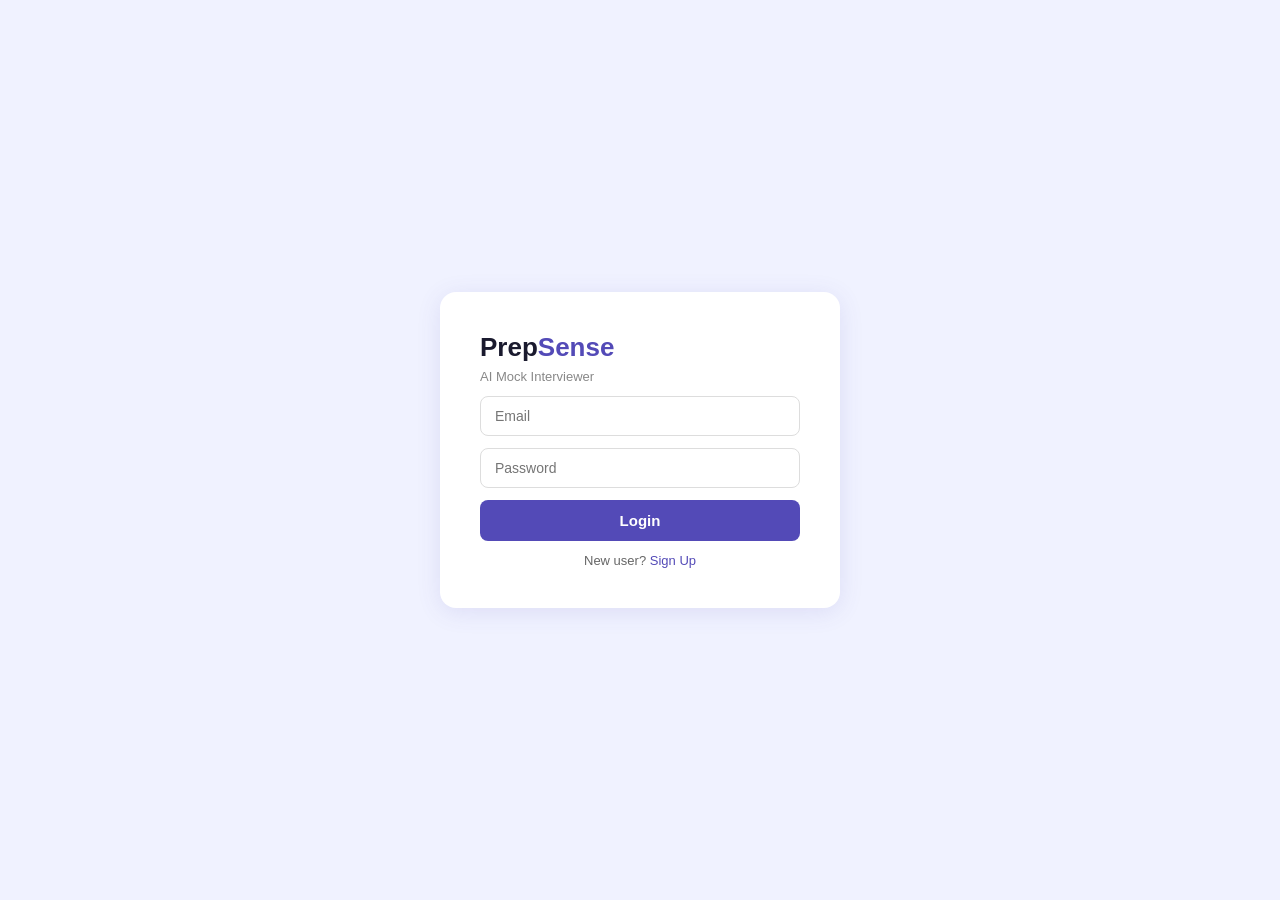
==== frontend/index.html @ 0cc0f2b3 "final update" ====
<!DOCTYPE html>
<html lang="en">
<head>
  <meta charset="UTF-8"/>
  <meta name="viewport" content="width=device-width, initial-scale=1.0"/>
  <title>PrepSense — Login</title>
  <link rel="stylesheet" href="style.css"/>
</head>
<body class="auth">
  <div class="box">
    <h1 class="logo">Prep<span>Sense</span></h1>
    <p class="tagline">AI Mock Interviewer</p>
    <div id="err" class="err-box" style="display:none;"></div>
    <input type="email" id="email" placeholder="Email"/>
    <input type="password" id="password" placeholder="Password"/>
    <button onclick="login()">Login</button>
    <p class="link">New user? <a href="register.html">Sign Up</a></p>
  </div>
  <script>
    async function login() {
      const email = document.getElementById('email').value.trim();
      const password = document.getElementById('password').value.trim();
      const err = document.getElementById('err');
      if (!email || !password) { err.textContent = 'Fill all fields'; err.style.display = 'block'; return; }
      try {
        const res = await fetch('http://127.0.0.1:8000/login', {
          method: 'POST',
          headers: {'Content-Type': 'application/json'},
          body: JSON.stringify({email, password})
        });
        const data = await res.json();
        if (data.user_id) {
          localStorage.setItem('user_id', data.user_id);
          localStorage.setItem('user_name', data.name);
          window.location.href = 'dashboard.html';
        } else {
          err.textContent = data.detail || 'Invalid credentials';
          err.style.display = 'block';
        }
      } catch(e) {
        err.textContent = 'Backend not running. Start uvicorn.';
        err.style.display = 'block';
      }
    }
    document.addEventListener('keydown', e => { if (e.key === 'Enter') login(); });
  </script>
</body>
</html>
---- frontend/style.css ----
* { margin:0; padding:0; box-sizing:border-box; }

body {
  font-family: 'Segoe UI', sans-serif;
  background: #f0f2ff;
  color: #1a1a2e;
}

/* AUTH */
.auth {
  min-height: 100vh;
  display: flex;
  align-items: center;
  justify-content: center;
}

.box {
  background: #fff;
  border-radius: 16px;
  padding: 40px;
  width: 100%;
  max-width: 400px;
  box-shadow: 0 4px 24px rgba(83,74,183,0.12);
  display: flex;
  flex-direction: column;
  gap: 12px;
}

.logo { font-size: 26px; font-weight: 700; }
.logo span { color: #534AB7; }
.tagline { font-size: 13px; color: #888; margin-top: -6px; }

.box input {
  width: 100%;
  padding: 11px 14px;
  border: 1px solid #ddd;
  border-radius: 8px;
  font-size: 14px;
  outline: none;
  transition: border 0.2s;
}

.box input:focus { border-color: #534AB7; }

.box button {
  width: 100%;
  padding: 12px;
  background: #534AB7;
  color: #fff;
  border: none;
  border-radius: 8px;
  font-size: 15px;
  font-weight: 600;
  cursor: pointer;
  transition: background 0.2s;
}

.box button:hover { background: #3C3489; }

.link { font-size: 13px; color: #666; text-align: center; }
.link a { color: #534AB7; text-decoration: none; font-weight: 500; }

.err-box {
  background: #fff0f0; color: #c0392b;
  border: 1px solid #f5c6cb;
  border-radius: 8px; padding: 10px 14px; font-size: 13px;
}

.suc-box {
  background: #f0fff4; color: #27ae60;
  border: 1px solid #b2dfdb;
  border-radius: 8px; padding: 10px 14px; font-size: 13px;
}

/* NAVBAR */
.navbar {
  background: #fff;
  padding: 14px 32px;
  display: flex;
  justify-content: space-between;
  align-items: center;
  border-bottom: 1px solid #eee;
  position: sticky;
  top: 0;
  z-index: 10;
}

.nav-logo { font-size: 20px; font-weight: 700; }
.nav-logo span { color: #534AB7; }
.nav-right { font-size: 14px; color: #666; }
.nav-right strong { color: #1a1a2e; }
.nav-right a { color: #534AB7; text-decoration: none; margin-left: 16px; font-weight: 500; }

/* DASHBOARD */
.dash { background: #f0f2ff; min-height: 100vh; }

.content {
  padding: 28px 32px;
  max-width: 1100px;
  margin: 0 auto;
}

.page-title { font-size: 22px; font-weight: 600; margin-bottom: 24px; }
.page-title span { color: #534AB7; }

/* METRIC CARDS */
.metrics {
  display: grid;
  grid-template-columns: repeat(4, 1fr);
  gap: 16px;
  margin-bottom: 24px;
}

.metric {
  background: #fff;
  border-radius: 12px;
  padding: 20px;
  border: 1px solid #eee;
}

.metric-label { font-size: 12px; color: #999; margin-bottom: 6px; }
.metric-value { font-size: 30px; font-weight: 700; color: #1a1a2e; }
.metric-sub { font-size: 11px; color: #aaa; margin-top: 4px; }
.green { color: #27ae60; }
.red { color: #e74c3c; }
.purple { color: #534AB7; }

/* TWO COLUMN LAYOUT */
.row {
  display: grid;
  grid-template-columns: 1.4fr 1fr;
  gap: 16px;
  margin-bottom: 20px;
}

.card {
  background: #fff;
  border-radius: 12px;
  padding: 22px;
  border: 1px solid #eee;
}

.card-title {
  font-size: 14px;
  font-weight: 600;
  color: #1a1a2e;
  margin-bottom: 16px;
}

/* PROGRESS BARS */
.bar-row {
  display: flex;
  align-items: center;
  gap: 10px;
  margin-bottom: 10px;
}

.bar-label { font-size: 12px; color: #666; width: 90px; flex-shrink: 0; }

.bar-track {
  flex: 1;
  height: 7px;
  background: #f0f0f0;
  border-radius: 4px;
  overflow: hidden;
}

.bar-fill {
  height: 100%;
  background: #534AB7;
  border-radius: 4px;
  transition: width 0.6s ease;
}

.bar-val { font-size: 12px; font-weight: 600; width: 30px; text-align: right; }

/* TOPIC BUTTONS */
.topics { display: flex; gap: 8px; flex-wrap: wrap; margin-bottom: 16px; }

.topic-btn {
  padding: 7px 16px;
  border: 1.5px solid #534AB7;
  border-radius: 20px;
  background: #fff;
  color: #534AB7;
  font-size: 13px;
  font-weight: 500;
  cursor: pointer;
  transition: all 0.2s;
}

.topic-btn.active, .topic-btn:hover {
  background: #534AB7;
  color: #fff;
}

/* ACTION BUTTONS */
.btn {
  padding: 11px 24px;
  background: #534AB7;
  color: #fff;
  border: none;
  border-radius: 8px;
  font-size: 14px;
  font-weight: 600;
  cursor: pointer;
  transition: background 0.2s;
}

.btn:hover { background: #3C3489; }
.btn-outline {
  background: #fff;
  color: #534AB7;
  border: 1.5px solid #534AB7;
}
.btn-outline:hover { background: #f0f0ff; }

/* QUESTION BOX */
.q-box {
  background: #f5f4ff;
  border-left: 3px solid #534AB7;
  border-radius: 0 8px 8px 0;
  padding: 14px;
  font-size: 15px;
  font-weight: 500;
  line-height: 1.6;
  margin-bottom: 14px;
  display: none;
}

/* TEXTAREA */
.answer-box {
  width: 100%;
  padding: 12px;
  border: 1px solid #ddd;
  border-radius: 8px;
  font-size: 14px;
  font-family: inherit;
  resize: vertical;
  min-height: 120px;
  outline: none;
  display: none;
}

.answer-box:focus { border-color: #534AB7; }

/* ACTIONS ROW */
.actions {
  display: flex;
  gap: 10px;
  margin-top: 12px;
  display: none;
}

.mic-btn {
  padding: 10px 18px;
  border: 1.5px solid #ddd;
  border-radius: 8px;
  background: #fff;
  font-size: 14px;
  cursor: pointer;
  transition: all 0.2s;
  flex-shrink: 0;
}

/* RESULT BOX */
.result-box { display: none; margin-top: 20px; }

.score-big {
  text-align: center;
  font-size: 58px;
  font-weight: 700;
  line-height: 1;
  margin: 8px 0;
}

.score-label { text-align: center; font-size: 13px; color: #999; margin-bottom: 16px; }

.feedback-card {
  background: #f5f4ff;
  border-left: 3px solid #534AB7;
  padding: 12px 14px;
  border-radius: 0 8px 8px 0;
  font-size: 13px;
  line-height: 1.7;
  color: #444;
  margin-bottom: 12px;
}

.issue-list { margin-bottom: 12px; }
.issue-item { font-size: 12px; color: #c0392b; padding: 2px 0; }

/* HISTORY ROW */
.hist-row {
  display: flex;
  align-items: center;
  padding: 9px 0;
  border-bottom: 1px solid #f5f5f5;
  font-size: 13px;
}

.badge {
  font-size: 10px;
  padding: 2px 8px;
  border-radius: 10px;
  font-weight: 600;
  flex-shrink: 0;
  margin-right: 8px;
}

.b-dsa { background: #EEEDFE; color: #534AB7; }
.b-hr { background: #E1F5EE; color: #0F6E56; }
.b-os { background: #E6F1FB; color: #185FA5; }
.b-cn { background: #EAF3DE; color: #3B6D11; }
.b-system_design { background: #FCEBEB; color: #A32D2D; }

/* CUSTOM QUESTION */
.custom-row {
  display: flex;
  gap: 8px;
  margin-top: 12px;
}

.custom-row input {
  flex: 1;
  padding: 10px 14px;
  border: 1px solid #ddd;
  border-radius: 8px;
  font-size: 13px;
  outline: none;
  font-family: inherit;
}

.custom-row input:focus { border-color: #534AB7; }

details summary {
  cursor: pointer;
  font-size: 13px;
  font-weight: 600;
  color: #534AB7;
  padding: 8px 0;
  user-select: none;
}
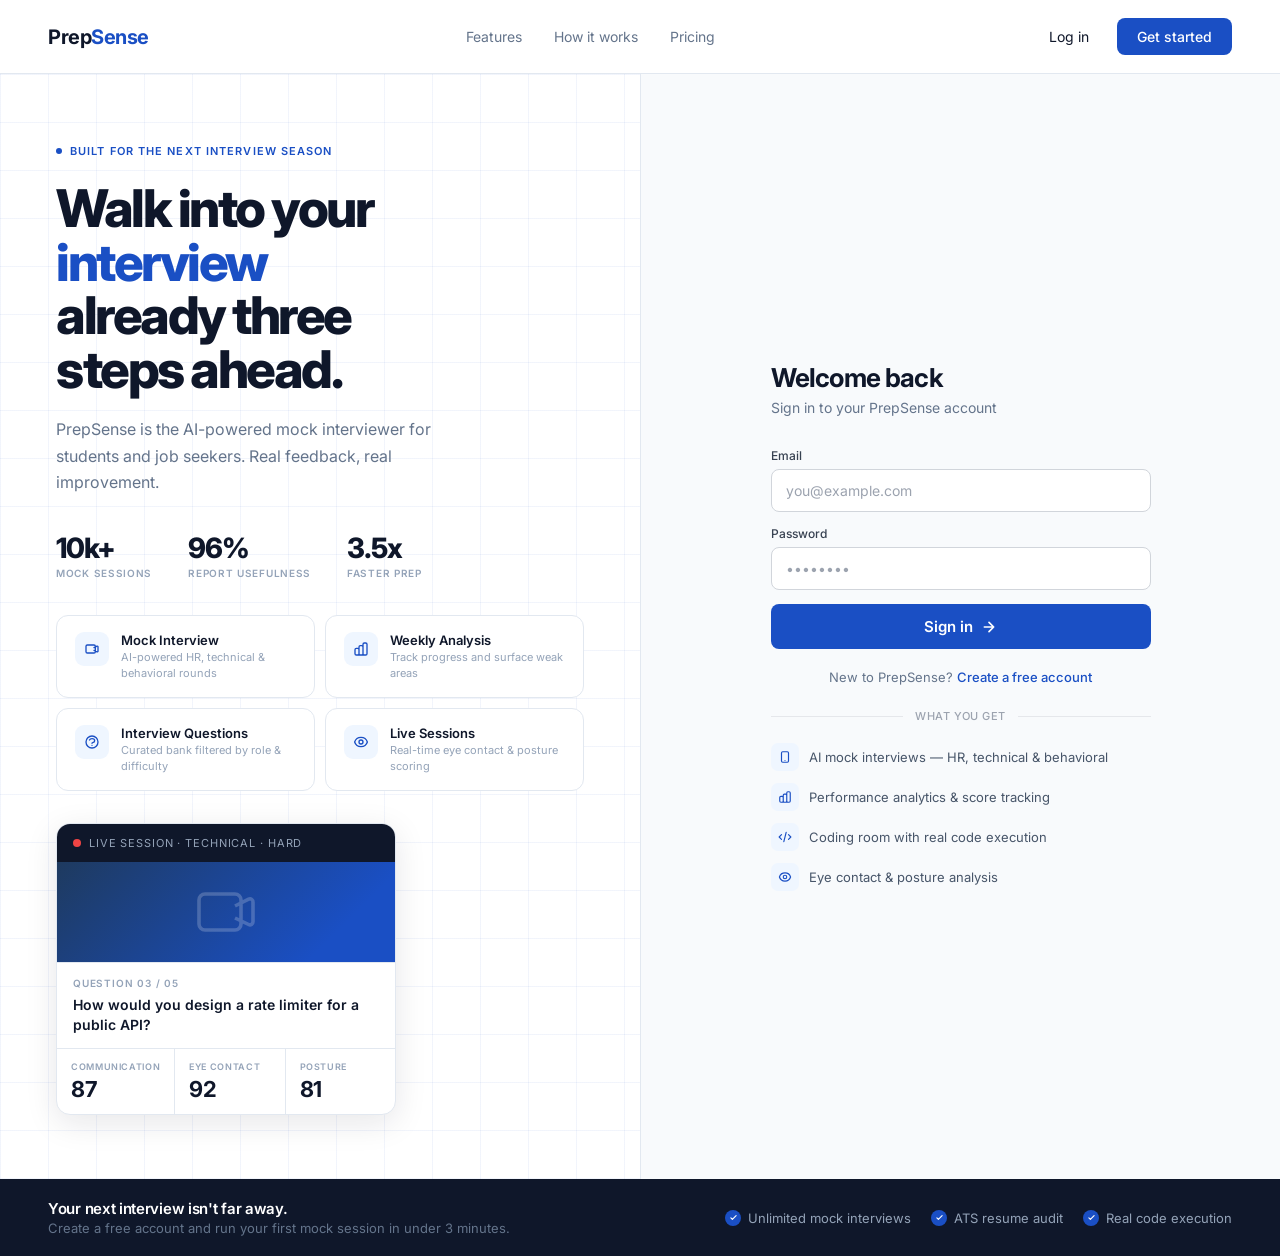
==== commit 4ad8d1fc: "Updated frontend" ====
--- a/frontend/index.html
+++ b/frontend/index.html
@@ -4,45 +4,196 @@
   <meta charset="UTF-8"/>
   <meta name="viewport" content="width=device-width, initial-scale=1.0"/>
   <title>PrepSense — Login</title>
-  <link rel="stylesheet" href="style.css"/>
+  <link rel="preconnect" href="https://fonts.googleapis.com">
+  <link href="https://fonts.googleapis.com/css2?family=Inter:wght@400;500;600;700;800&display=swap" rel="stylesheet">
+  <style>
+    *, *::before, *::after { margin: 0; padding: 0; box-sizing: border-box; }
+    body { font-family: 'Inter', sans-serif; background: #fff; color: #0f172a; min-height: 100vh; display: flex; flex-direction: column; }
+    .navbar { display: flex; align-items: center; justify-content: space-between; padding: 18px 48px; border-bottom: 0.5px solid #e2e8f0; background: #fff; position: sticky; top: 0; z-index: 100; }
+    .nav-logo { font-size: 20px; font-weight: 700; color: #0f172a; letter-spacing: -0.5px; }
+    .nav-logo span { color: #1a4fc4; }
+    .nav-links { display: flex; gap: 32px; }
+    .nav-links a { font-size: 14px; color: #64748b; text-decoration: none; }
+    .nav-right { display: flex; align-items: center; gap: 12px; }
+    .btn-ghost { font-size: 14px; color: #0f172a; background: none; border: none; cursor: pointer; padding: 8px 16px; font-family: inherit; }
+    .btn-primary { font-size: 14px; color: #fff; background: #1a4fc4; border: none; border-radius: 8px; cursor: pointer; padding: 10px 20px; font-weight: 500; font-family: inherit; transition: background 0.15s; text-decoration: none; display: inline-block; }
+    .btn-primary:hover { background: #1440a8; }
+    .main { flex: 1; display: grid; grid-template-columns: 1fr 1fr; min-height: calc(100vh - 61px); }
+    .hero { padding: 64px 56px; display: flex; flex-direction: column; justify-content: center; position: relative; overflow: hidden; }
+    .hero-grid-bg { position: absolute; inset: 0; background-image: linear-gradient(rgba(26,79,196,0.06) 1px, transparent 1px), linear-gradient(90deg, rgba(26,79,196,0.06) 1px, transparent 1px); background-size: 48px 48px; pointer-events: none; }
+    .hero-content { position: relative; z-index: 1; }
+    .eyebrow { display: inline-flex; align-items: center; gap: 8px; font-size: 11px; font-weight: 600; letter-spacing: 0.1em; text-transform: uppercase; color: #1a4fc4; margin-bottom: 24px; }
+    .eyebrow-dot { width: 6px; height: 6px; border-radius: 50%; background: #1a4fc4; }
+    .hero-h1 { font-size: 52px; font-weight: 800; line-height: 1.03; letter-spacing: -2.5px; color: #0f172a; margin-bottom: 20px; }
+    .hero-h1 em { font-style: normal; color: #1a4fc4; }
+    .hero-sub { font-size: 16px; color: #64748b; line-height: 1.65; max-width: 400px; margin-bottom: 36px; }
+    .stats { display: flex; gap: 36px; margin-bottom: 36px; }
+    .stat-val { font-size: 28px; font-weight: 800; letter-spacing: -1px; color: #0f172a; }
+    .stat-label { font-size: 10px; font-weight: 600; letter-spacing: 0.07em; text-transform: uppercase; color: #94a3b8; margin-top: 2px; }
+    .feature-boxes { display: grid; grid-template-columns: 1fr 1fr; gap: 10px; margin-bottom: 32px; }
+    .fbox { background: #fff; border: 0.5px solid #e2e8f0; border-radius: 12px; padding: 16px 18px; display: flex; align-items: flex-start; gap: 12px; transition: border-color 0.15s, box-shadow 0.15s; }
+    .fbox:hover { border-color: #1a4fc4; box-shadow: 0 2px 12px rgba(26,79,196,0.08); }
+    .fbox-icon { width: 34px; height: 34px; border-radius: 9px; background: #eff6ff; display: flex; align-items: center; justify-content: center; flex-shrink: 0; }
+    .fbox-icon svg { width: 16px; height: 16px; stroke: #1a4fc4; fill: none; stroke-width: 2; stroke-linecap: round; stroke-linejoin: round; }
+    .fbox-title { font-size: 13px; font-weight: 600; color: #0f172a; margin-bottom: 2px; }
+    .fbox-desc { font-size: 11px; color: #94a3b8; line-height: 1.4; }
+    .session-card { background: #fff; border: 0.5px solid #e2e8f0; border-radius: 14px; overflow: hidden; max-width: 340px; box-shadow: 0 8px 32px rgba(15,23,42,0.1); }
+    .session-header { background: #0f172a; padding: 12px 16px; display: flex; align-items: center; gap: 8px; }
+    .live-dot { width: 8px; height: 8px; border-radius: 50%; background: #ef4444; }
+    .session-meta { font-size: 11px; letter-spacing: 0.08em; text-transform: uppercase; color: #94a3b8; }
+    .session-visual { height: 100px; background: linear-gradient(135deg, #1e3a5f, #1a4fc4 80%); display: flex; align-items: center; justify-content: center; }
+    .session-visual svg { opacity: 0.2; }
+    .session-question { padding: 14px 16px; border-top: 0.5px solid #e2e8f0; }
+    .q-num { font-size: 10px; font-weight: 600; letter-spacing: 0.08em; text-transform: uppercase; color: #94a3b8; margin-bottom: 6px; }
+    .q-text { font-size: 14px; font-weight: 600; color: #0f172a; line-height: 1.4; }
+    .session-scores { display: grid; grid-template-columns: 1fr 1fr 1fr; border-top: 0.5px solid #e2e8f0; }
+    .score-cell { padding: 12px 14px; }
+    .score-cell + .score-cell { border-left: 0.5px solid #e2e8f0; }
+    .score-metric { font-size: 9px; font-weight: 600; letter-spacing: 0.07em; text-transform: uppercase; color: #94a3b8; margin-bottom: 4px; }
+    .score-val { font-size: 22px; font-weight: 700; color: #0f172a; letter-spacing: -0.5px; }
+    .login-side { background: #f8fafc; border-left: 0.5px solid #e2e8f0; display: flex; align-items: center; justify-content: center; padding: 48px 40px; }
+    .login-box { width: 100%; max-width: 380px; }
+    .login-heading { font-size: 26px; font-weight: 700; letter-spacing: -0.8px; color: #0f172a; margin-bottom: 6px; }
+    .login-subheading { font-size: 14px; color: #64748b; margin-bottom: 32px; }
+    .field { margin-bottom: 14px; }
+    .field label { display: block; font-size: 12px; font-weight: 500; color: #374151; margin-bottom: 6px; }
+    .field input { width: 100%; padding: 12px 14px; border: 0.5px solid #d1d5db; border-radius: 8px; font-size: 14px; font-family: inherit; color: #0f172a; background: #fff; outline: none; transition: border-color 0.15s, box-shadow 0.15s; }
+    .field input:focus { border-color: #1a4fc4; box-shadow: 0 0 0 3px rgba(26,79,196,0.1); }
+    .field input::placeholder { color: #9ca3af; }
+    .login-btn { width: 100%; padding: 13px; background: #1a4fc4; color: #fff; border: none; border-radius: 8px; font-size: 15px; font-weight: 600; font-family: inherit; cursor: pointer; transition: background 0.15s; display: flex; align-items: center; justify-content: center; gap: 8px; margin-top: 6px; }
+    .login-btn:hover { background: #1440a8; }
+    .err-box { background: #fef2f2; color: #b91c1c; border: 0.5px solid #fecaca; border-radius: 8px; padding: 10px 14px; font-size: 13px; margin-bottom: 16px; }
+    .login-footer { margin-top: 20px; text-align: center; font-size: 13px; color: #64748b; }
+    .login-footer a { color: #1a4fc4; text-decoration: none; font-weight: 500; }
+    .divider { display: flex; align-items: center; gap: 12px; margin: 24px 0 20px; }
+    .divider-line { flex: 1; height: 0.5px; background: #e5e7eb; }
+    .divider-text { font-size: 11px; color: #9ca3af; font-weight: 500; letter-spacing: 0.04em; text-transform: uppercase; }
+    .features-row { display: flex; flex-direction: column; gap: 12px; }
+    .feature-item { display: flex; align-items: center; gap: 10px; font-size: 13px; color: #475569; }
+    .feature-icon { width: 28px; height: 28px; border-radius: 7px; background: #eff6ff; display: flex; align-items: center; justify-content: center; flex-shrink: 0; }
+    .feature-icon svg { width: 14px; height: 14px; stroke: #1a4fc4; fill: none; stroke-width: 2; stroke-linecap: round; stroke-linejoin: round; }
+    .cta-bar { background: #0f172a; padding: 20px 48px; display: flex; align-items: center; justify-content: space-between; flex-wrap: wrap; gap: 16px; }
+    .cta-bar-text { font-size: 15px; font-weight: 600; color: #fff; letter-spacing: -0.3px; }
+    .cta-bar-sub { font-size: 13px; color: #64748b; margin-top: 2px; }
+    .cta-bar-checks { display: flex; gap: 20px; flex-wrap: wrap; }
+    .cta-check { display: flex; align-items: center; gap: 7px; font-size: 13px; color: #94a3b8; }
+    .check-dot { width: 16px; height: 16px; border-radius: 50%; background: #1a4fc4; display: flex; align-items: center; justify-content: center; flex-shrink: 0; }
+    .check-dot svg { width: 9px; height: 9px; stroke: #fff; fill: none; stroke-width: 3; stroke-linecap: round; stroke-linejoin: round; }
+    @media (max-width: 900px) {
+      .main { grid-template-columns: 1fr; }
+      .hero { padding: 48px 24px; }
+      .hero-h1 { font-size: 36px; }
+      .session-card { display: none; }
+      .login-side { border-left: none; border-top: 0.5px solid #e2e8f0; }
+      .navbar { padding: 16px 24px; }
+      .nav-links { display: none; }
+      .cta-bar { padding: 20px 24px; }
+      .cta-bar-checks { display: none; }
+    }
+  </style>
 </head>
-<body class="auth">
-  <div class="box">
-    <h1 class="logo">Prep<span>Sense</span></h1>
-    <p class="tagline">AI Mock Interviewer</p>
-    <div id="err" class="err-box" style="display:none;"></div>
-    <input type="email" id="email" placeholder="Email"/>
-    <input type="password" id="password" placeholder="Password"/>
-    <button onclick="login()">Login</button>
-    <p class="link">New user? <a href="register.html">Sign Up</a></p>
+<body>
+  <nav class="navbar">
+    <div class="nav-logo">Prep<span>Sense</span></div>
+    <div class="nav-links"><a href="#">Features</a><a href="#">How it works</a><a href="#">Pricing</a></div>
+    <div class="nav-right">
+      <button class="btn-ghost" onclick="document.getElementById('email').focus()">Log in</button>
+      <a href="register.html" class="btn-primary">Get started</a>
+    </div>
+  </nav>
+  <div class="main">
+    <div class="hero">
+      <div class="hero-grid-bg"></div>
+      <div class="hero-content">
+        <div class="eyebrow"><div class="eyebrow-dot"></div> Built for the next interview season</div>
+        <h1 class="hero-h1">Walk into your<br><em>interview</em><br>already three<br>steps ahead.</h1>
+        <p class="hero-sub">PrepSense is the AI-powered mock interviewer for students and job seekers. Real feedback, real improvement.</p>
+        <div class="stats">
+          <div><div class="stat-val">10k+</div><div class="stat-label">Mock sessions</div></div>
+          <div><div class="stat-val">96%</div><div class="stat-label">Report usefulness</div></div>
+          <div><div class="stat-val">3.5x</div><div class="stat-label">Faster prep</div></div>
+        </div>
+        <div class="feature-boxes">
+          <div class="fbox"><div class="fbox-icon"><svg viewBox="0 0 24 24"><path d="M15 10l4.553-2.276A1 1 0 0121 8.723v6.554a1 1 0 01-1.447.894L15 14M3 8a2 2 0 012-2h10a2 2 0 012 2v8a2 2 0 01-2 2H5a2 2 0 01-2-2V8z"/></svg></div><div><div class="fbox-title">Mock Interview</div><div class="fbox-desc">AI-powered HR, technical & behavioral rounds</div></div></div>
+          <div class="fbox"><div class="fbox-icon"><svg viewBox="0 0 24 24"><path d="M9 19v-6a2 2 0 00-2-2H5a2 2 0 00-2 2v6a2 2 0 002 2h2a2 2 0 002-2zm0 0V9a2 2 0 012-2h2a2 2 0 012 2v10m-6 0a2 2 0 002 2h2a2 2 0 002-2m0 0V5a2 2 0 012-2h2a2 2 0 012 2v14a2 2 0 01-2 2h-2a2 2 0 01-2-2z"/></svg></div><div><div class="fbox-title">Weekly Analysis</div><div class="fbox-desc">Track progress and surface weak areas</div></div></div>
+          <div class="fbox"><div class="fbox-icon"><svg viewBox="0 0 24 24"><path d="M8.228 9c.549-1.165 2.03-2 3.772-2 2.21 0 4 1.343 4 3 0 1.4-1.278 2.575-3.006 2.907-.542.104-.994.54-.994 1.093m0 3h.01M21 12a9 9 0 11-18 0 9 9 0 0118 0z"/></svg></div><div><div class="fbox-title">Interview Questions</div><div class="fbox-desc">Curated bank filtered by role & difficulty</div></div></div>
+          <div class="fbox"><div class="fbox-icon"><svg viewBox="0 0 24 24"><circle cx="12" cy="12" r="3"/><path d="M2.458 12C3.732 7.943 7.523 5 12 5c4.478 0 8.268 2.943 9.542 7-1.274 4.057-5.064 7-9.542 7-4.477 0-8.268-2.943-9.542-7z"/></svg></div><div><div class="fbox-title">Live Sessions</div><div class="fbox-desc">Real-time eye contact & posture scoring</div></div></div>
+        </div>
+        <div class="session-card">
+          <div class="session-header"><div class="live-dot"></div><span class="session-meta">Live session · Technical · Hard</span></div>
+          <div class="session-visual"><svg width="72" height="72" viewBox="0 0 24 24" fill="none" stroke="white" stroke-width="1.2"><path d="M15 10l4.553-2.276A1 1 0 0121 8.723v6.554a1 1 0 01-1.447.894L15 14M3 8a2 2 0 012-2h10a2 2 0 012 2v8a2 2 0 01-2 2H5a2 2 0 01-2-2V8z"/></svg></div>
+          <div class="session-question"><div class="q-num">Question 03 / 05</div><div class="q-text">How would you design a rate limiter for a public API?</div></div>
+          <div class="session-scores">
+            <div class="score-cell"><div class="score-metric">Communication</div><div class="score-val">87</div></div>
+            <div class="score-cell"><div class="score-metric">Eye contact</div><div class="score-val">92</div></div>
+            <div class="score-cell"><div class="score-metric">Posture</div><div class="score-val">81</div></div>
+          </div>
+        </div>
+      </div>
+    </div>
+    <div class="login-side">
+      <div class="login-box">
+        <div class="login-heading">Welcome back</div>
+        <div class="login-subheading">Sign in to your PrepSense account</div>
+        <div id="err" class="err-box" style="display:none;"></div>
+        <div class="field"><label for="email">Email</label><input type="email" id="email" placeholder="you@example.com"/></div>
+        <div class="field"><label for="password">Password</label><input type="password" id="password" placeholder="••••••••"/></div>
+        <button class="login-btn" onclick="login()">Sign in <svg width="16" height="16" viewBox="0 0 24 24" fill="none" stroke="currentColor" stroke-width="2.5" stroke-linecap="round" stroke-linejoin="round"><path d="M5 12h14M12 5l7 7-7 7"/></svg></button>
+        <div class="login-footer">New to PrepSense? <a href="register.html">Create a free account</a></div>
+        <div class="divider"><div class="divider-line"></div><span class="divider-text">what you get</span><div class="divider-line"></div></div>
+        <div class="features-row">
+          <div class="feature-item"><div class="feature-icon"><svg viewBox="0 0 24 24"><path d="M12 18h.01M8 21h8a2 2 0 002-2V5a2 2 0 00-2-2H8a2 2 0 00-2 2v14a2 2 0 002 2z"/></svg></div>AI mock interviews — HR, technical & behavioral</div>
+          <div class="feature-item"><div class="feature-icon"><svg viewBox="0 0 24 24"><path d="M9 19v-6a2 2 0 00-2-2H5a2 2 0 00-2 2v6a2 2 0 002 2h2a2 2 0 002-2zm0 0V9a2 2 0 012-2h2a2 2 0 012 2v10m-6 0a2 2 0 002 2h2a2 2 0 002-2m0 0V5a2 2 0 012-2h2a2 2 0 012 2v14a2 2 0 01-2 2h-2a2 2 0 01-2-2z"/></svg></div>Performance analytics & score tracking</div>
+          <div class="feature-item"><div class="feature-icon"><svg viewBox="0 0 24 24"><path d="M10 20l4-16m4 4l4 4-4 4M6 16l-4-4 4-4"/></svg></div>Coding room with real code execution</div>
+          <div class="feature-item"><div class="feature-icon"><svg viewBox="0 0 24 24"><circle cx="12" cy="12" r="3"/><path d="M2.458 12C3.732 7.943 7.523 5 12 5c4.478 0 8.268 2.943 9.542 7-1.274 4.057-5.064 7-9.542 7-4.477 0-8.268-2.943-9.542-7z"/></svg></div>Eye contact & posture analysis</div>
+        </div>
+      </div>
+    </div>
+  </div>
+  <div class="cta-bar">
+    <div><div class="cta-bar-text">Your next interview isn't far away.</div><div class="cta-bar-sub">Create a free account and run your first mock session in under 3 minutes.</div></div>
+    <div class="cta-bar-checks">
+      <div class="cta-check"><div class="check-dot"><svg viewBox="0 0 24 24"><path d="M5 13l4 4L19 7"/></svg></div>Unlimited mock interviews</div>
+      <div class="cta-check"><div class="check-dot"><svg viewBox="0 0 24 24"><path d="M5 13l4 4L19 7"/></svg></div>ATS resume audit</div>
+      <div class="cta-check"><div class="check-dot"><svg viewBox="0 0 24 24"><path d="M5 13l4 4L19 7"/></svg></div>Real code execution</div>
+    </div>
   </div>
   <script>
+    const API = 'http://localhost:8000';
+
     async function login() {
       const email = document.getElementById('email').value.trim();
       const password = document.getElementById('password').value.trim();
       const err = document.getElementById('err');
-      if (!email || !password) { err.textContent = 'Fill all fields'; err.style.display = 'block'; return; }
+      const btn = document.querySelector('.login-btn');
+      err.style.display = 'none';
+      if (!email || !password) { err.textContent = 'Please fill in both fields.'; err.style.display = 'block'; return; }
+      btn.innerHTML = 'Signing in...'; btn.disabled = true; btn.style.opacity = '0.75';
       try {
-        const res = await fetch('http://127.0.0.1:8000/login', {
+        const res = await fetch(API + '/login', {
           method: 'POST',
-          headers: {'Content-Type': 'application/json'},
-          body: JSON.stringify({email, password})
+          headers: { 'Content-Type': 'application/json' },
+          body: JSON.stringify({ email, password })
         });
         const data = await res.json();
         if (data.user_id) {
           localStorage.setItem('user_id', data.user_id);
           localStorage.setItem('user_name', data.name);
-          window.location.href = 'dashboard.html';
+          btn.innerHTML = '✓ Welcome back!';
+          setTimeout(() => { window.location.href = 'dashboard.html'; }, 300);
         } else {
-          err.textContent = data.detail || 'Invalid credentials';
+          err.textContent = data.detail || 'Invalid email or password.';
           err.style.display = 'block';
+          btn.innerHTML = 'Sign in →'; btn.disabled = false; btn.style.opacity = '1';
         }
       } catch(e) {
-        err.textContent = 'Backend not running. Start uvicorn.';
+        err.textContent = 'Cannot reach server. Make sure uvicorn is running on port 8000.';
         err.style.display = 'block';
+        btn.innerHTML = 'Sign in →'; btn.disabled = false; btn.style.opacity = '1';
       }
     }
     document.addEventListener('keydown', e => { if (e.key === 'Enter') login(); });
+    fetch(API + '/').catch(() => {});
   </script>
 </body>
 </html>
